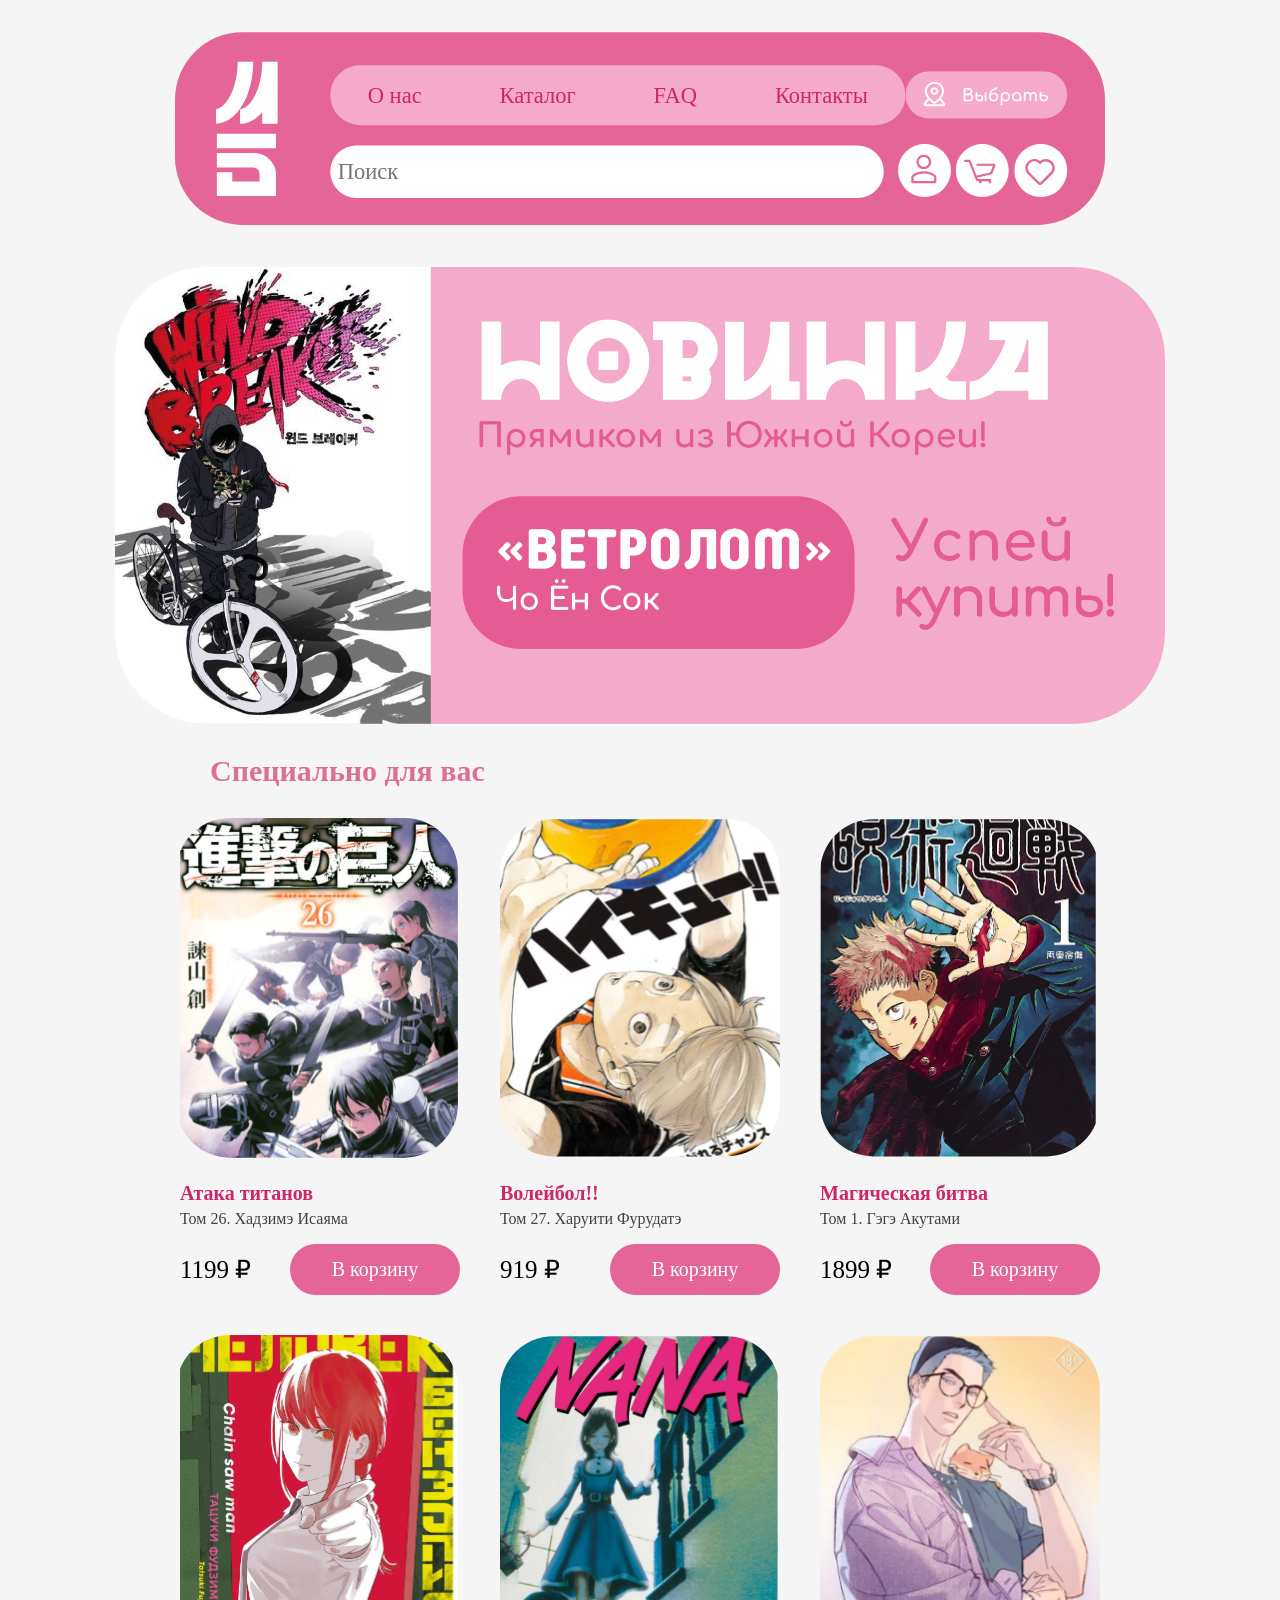
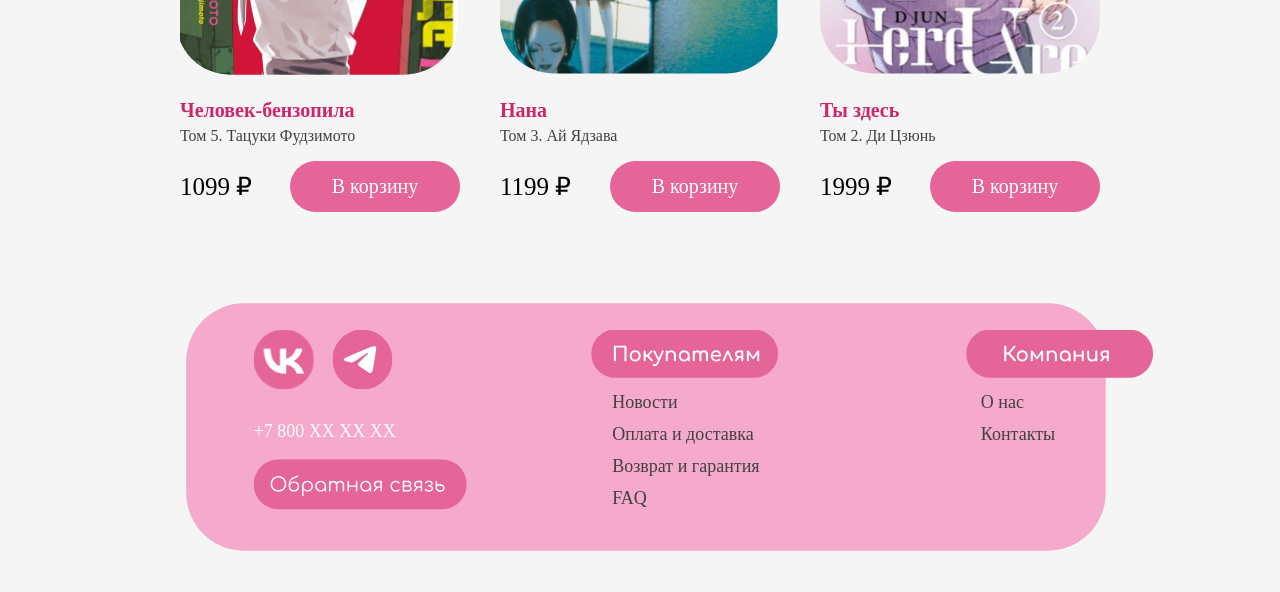
==== index.html @ 4c1a9e49 "Update index.html" ====
<!DOCTYPE html>
<html lang="ru">
<head>
  <meta charset="UTF-8">
  <title>Манга магазин</title>
  <link rel="stylesheet" href="CSS/style.css">
</head>
<body>

 <header class="header">
      <div class="logo">
        <a href="index.html">
          <img src="Лого.svg">
      </a>
    </div>

    <div class="hat">
      <div class="navigation">
        <nav class="nav">
          <a href="2page.html">О нас</a>
          <a href="4page.html">Каталог</a>
          <a>FAQ</a>
          <a href="kontact.html">Контакты</a>
        </nav>
        <img src="Местоположение.svg">
      </div>

      <div class="actions">
        <input type="text" placeholder="Поиск">
        <div class="icons">
          <a href= "profile.html"><img src="профиль.svg"></a> 
          <a href= "корзина.html"><img src="Корзина.svg"></a>
          <a href="3page.htm"><img src="избранное.svg"></a>
        </div>
      </div>
  </div>
    </header>

<section class="products">
  <div class="banner">
  <img src="баннер.svg">
  </div>

  <div class="recommendation">
    <h2>Специально для вас</h2>
  <div class="grid">

      <div class="card">
          <img src="Mask group.svg">
          <h3>Атака титанов</h3>
          <p>Том 26. Хадзимэ Исаяма</p>
          <div class="bottom">
            <span>1199 ₽</span>
            <button>В корзину</button>
          </div>
        </div>

        <div class="card">
          <img src="Mask group-1.svg">
          <h3>Волейбол!!</h3>
          <p>Том 27. Харуити Фурудатэ</p>
          <div class="bottom">
            <span>919 ₽</span>
            <button>В корзину</button>
          </div>
        </div>

        <a href="product.html"><div class="card">
          <img src="Mask group-2.svg">
          <h3>Магическая битва</h3>
          <p>Том 1. Гэгэ Акутами</p>
          <div class="bottom">
            <span>1899 ₽</span>
            <button>В корзину</button>
          </div>
        </div> </a>

        <div class="card">
          <img src="Mask group-3.svg">
          <h3>Человек-бензопила</h3>
          <p>Том 5. Тацуки Фудзимото</p>
          <div class="bottom">
            <span>1099 ₽</span>
            <button>В корзину</button>
          </div>
        </div>

        <div class="card">
          <img src="Mask group-4.svg">
          <h3>Нана</h3>
          <p>Том 3. Ай Ядзава</p>
          <div class="bottom">
            <span>1199 ₽</span>
            <button>В корзину</button>
          </div>
        </div>

        <div class="card">
          <img src="Mask group-5.svg">
          <h3>Ты здесь</h3>
          <p>Том 2. Ди Цзюнь</p>
          <div class="bottom">
            <span>1999 ₽</span>
            <button>В корзину</button>
          </div>
        </div>
      </div>
    </div>
  </div>
</section>

<footer class="footer">
  <div class="social">
    <div class="public">
      <img src="вк.svg">
      <img src="телеграм.svg">
    </div>
    <p>+7 800 XX XX XX</p>
    <img src="обратная связь.svg">
  </div>

  <div class="customers">
    <img src="покупателям.svg">
      <div class="news">
        <p>Новости</p>
        <p>Оплата и доставка</p>
        <p>Возврат и гарантия</p>
        <p>FAQ</p>
      </div>
  </div>

  <div class="company">
    <img src="компания.svg">
    <p>О нас</p>
    <p>Контакты</p>
  </div>
</footer>

</body>
</html>
---- CSS/style.css ----
body {
  font-family: Arial, sans-serif;
  background: #f5f5f5;
  flex-wrap: nowrap;
  align-items: center;
  margin: 0;
  padding: 0 20px;
}

.header {
  display: flex;
  flex-direction: row;
  justify-content: space-between;
  flex-wrap: nowrap;
  margin-top: 0px;
  margin-bottom: 10px;
  align-items: center;
  background: rgba(229, 101, 152, 1);
  padding: 15px 30px;
  border-radius: 90px;
   transform: scale(0.75)
}

.logo {
  display: flex;
  align-items: center;
  padding: 2%;
}

.logo a {
  display: flex;
  align-items: center;
  text-decoration: none;
}

.logo img {
  display: block;
  max-width: 100%;
  height: auto;
}

.hat {
  display: flex;
  flex-direction: column;
  width: 85%;
  gap: 25px;
  padding-top: 0.9%;
}
.navigation img {
  width: 22%;
  height: 22%;
}

.navigation {
  display: flex;
  width: 98%;
  height: 100%;
  flex-direction: row;
  justify-content: space-between;
  align-items: center;
}

.nav {
  display: flex;
  width: 780px;
  height: 50px;
  flex-direction: row;
  justify-content: space-between;
  align-items: center;
  padding: 15px 40px;
  background: rgba(245, 170, 203, 1);
  border-radius: 80px;
}
.nav a {
  margin: 0 10px;
  text-decoration: none;
  color: rgba(206, 39, 105, 1);
  font-family: 'Comfortaa';
  font-size: 30px;
}

.actions button {
  margin-left: 5px;
  border: none;
  border-radius: 50%;
  padding: 8px;
  cursor: pointer;
  width: 75%;
}

.actions {
  display: flex;
  width: 98%;
  height: 100%;
  flex-direction: row;
  justify-content: space-between;
  align-items: center;
}
.actions input {
  background: rgba white;
  font-family: 'Comfortaa';
  font-size: 30px;
  color: rgba(229, 101, 152, 1);
  width: 73%;
  height: 60px;
  border-radius: 90px;
  border: none;
  padding: 5px 10px;
  margin-right: 10px;
}
.icons {
  display: flex;
  width: 23%;
  height: 100%;
  flex-direction: row;
  justify-content: space-between;
  align-items: flex-start;
}

.products {
  display: flex;
  flex-direction: column;
  align-items: center;
  width: 100%;
}

.products .banner {
  display: flex;
  justify-content: center;
  max-width: 600px;
  width: 100%;
}
.products .banner img {
  width: 175%;
  height: auto;
}

.products h2 {
  display: flex;
  text-align: left;
  align-items: flex-start;
  margin: 30px;
  color: palevioletred;
  font-family: 'a_FuturaRound';
  font-size: 30px;
}
.products p {
  color: rgba(65, 65, 65, 1);
  font-family: 'Comfortaa';
  font-size: 16px;
  width: 100%;
  margin-top: 5px;
}

.recommendation {
  display: flex;
  flex-direction: column;
  text-align: left;
  align-items: flex-start;
}

.grid a {
  text-decoration: none;
}

.grid {
  display: grid;
  grid-template-columns: repeat(3, auto);
  gap: 40px;
  max-width: 1150px;
  margin: 0 auto;
}
.card{
  width: 100%;
  margin: 0 auto
}
.card img {
  width: 100%;
  width: 280px;
  height: 340px;
  border-radius: 15px;
}

.card h3 {
  color: rgba(206, 39, 105, 1);
  font-family: 'a_FuturaRound';
  font-size: 20px;
  width: 75%;
  margin-bottom: 0px;
}

.bottom {
  width: 100%;
  display: flex;
  justify-content: space-between;
  align-items: center;
  color: black;
  font-family: 'Comfortaa';
  font-size: 25px;
}

.card button {
  background: rgba(229, 101, 152, 1);
  width: 170px;
  height: 51px;
  stroke: none;
  border: none;
  border-radius: 90px;
  padding: 5px;
  cursor: pointer;
  color: white;
  font-family: 'a_FuturaRound';
  font-size: 20px
}

.footer {
  display: flex;
  justify-content: column;
  width: 94%;
  gap: 150px;
  height: 300px;
  padding: 15px 30px;
  border-radius: 77px;
  margin-left: 13px;;
  margin-top: 50px;
  transform: scale(0.75);
  background: rgba(245, 170, 203, 1);
  color: rgba(65, 65, 65, 1);
  font-family: 'Comfortaa';
  font-size: 24px;
}
.public {
  display: flex;
  justify-content: space-between;
  width: 185px;
  height: 120px;

}
.public img {
  width: 80px;
  height: 80px;
  cursor: pointer;
}

.social {
  display: flex;
  flex-direction: column;
  justify-content: space-between;
  margin-top: 20px;
  margin-left: 60px;
  height: 240px;
  color: white;
  font-family: 'a_FuturaRound';
}

.company {
  margin-top: 20px;
  width: 150px;
}

.company img {
  width: 250px;
}

.customers {
  margin-top: 20px;
  width: 350px;
}

.customers img {
  width: 250px;
}

.company p{
  padding-left: 13%;
  margin: 7px 0;         
  line-height: 1.5;
}

.customers p{
  padding-left: 8%;
  margin: 7px 0;             
  line-height: 1.5;            
}
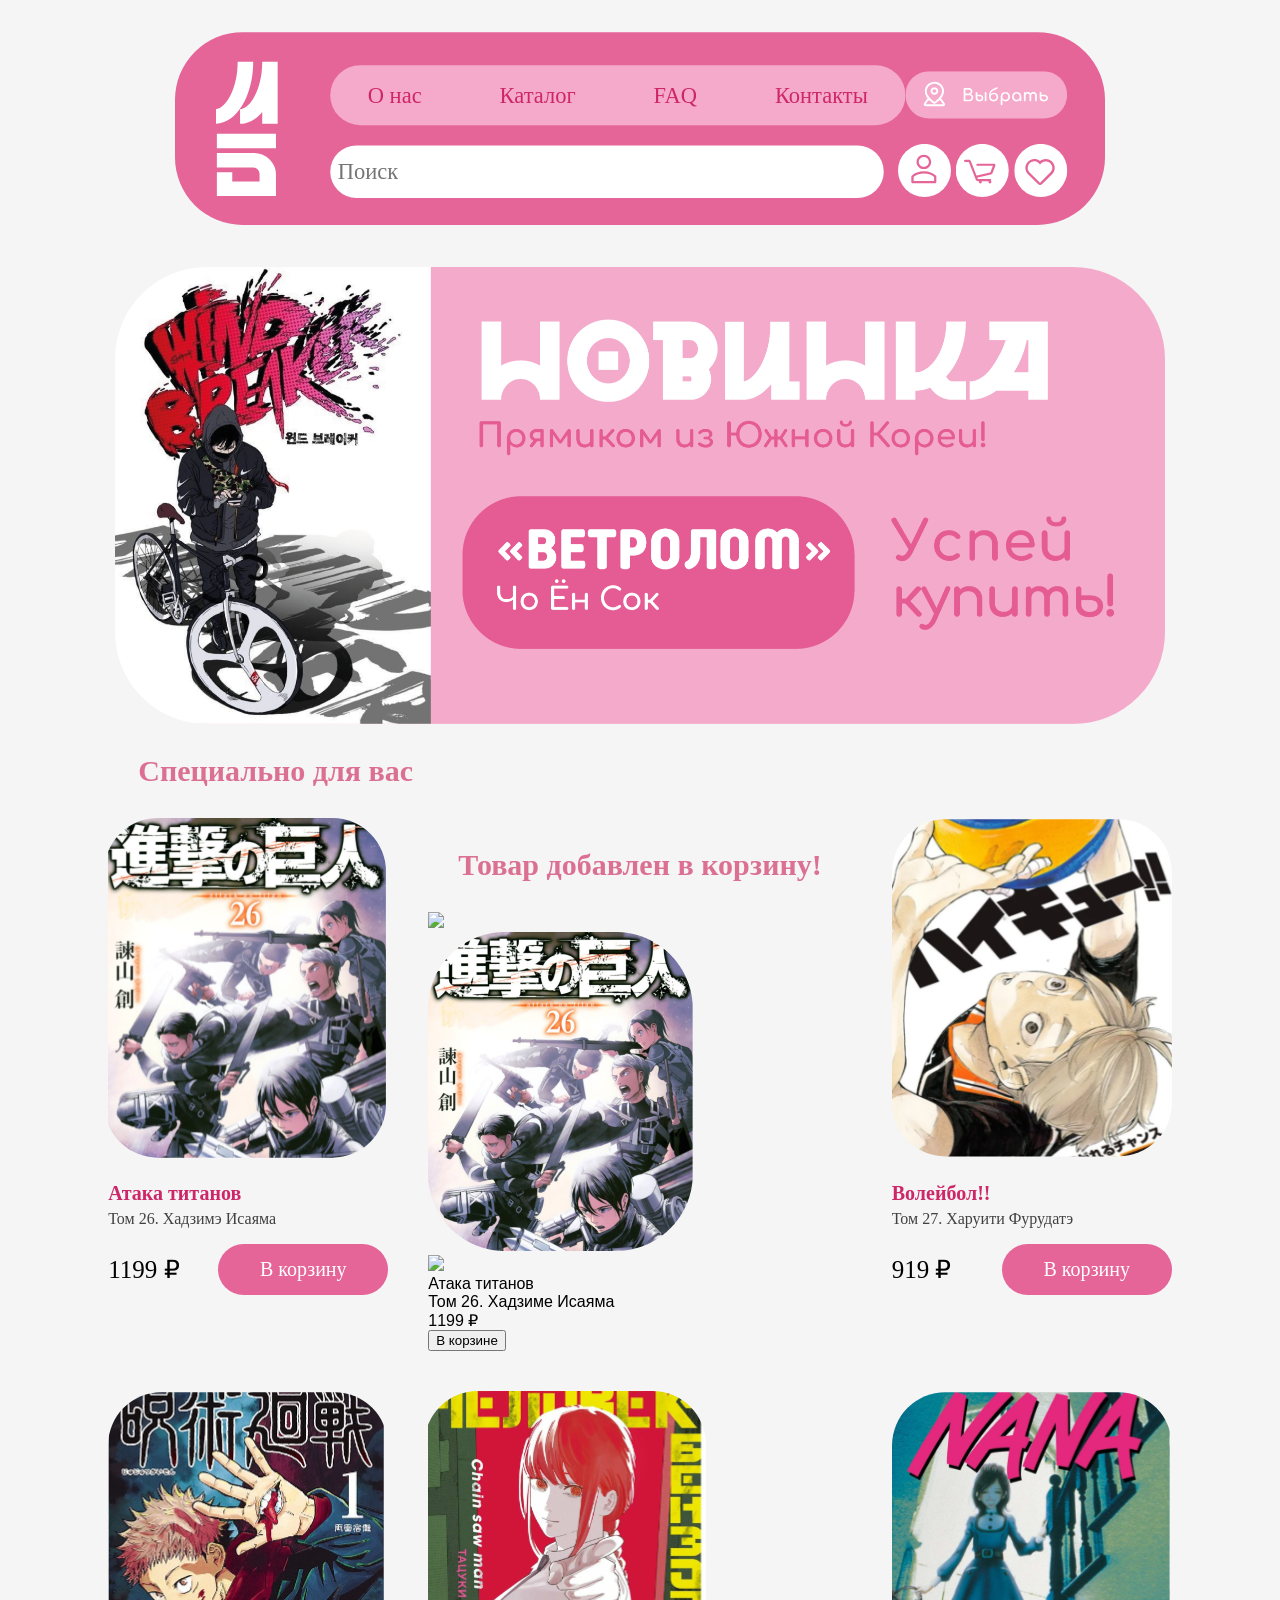
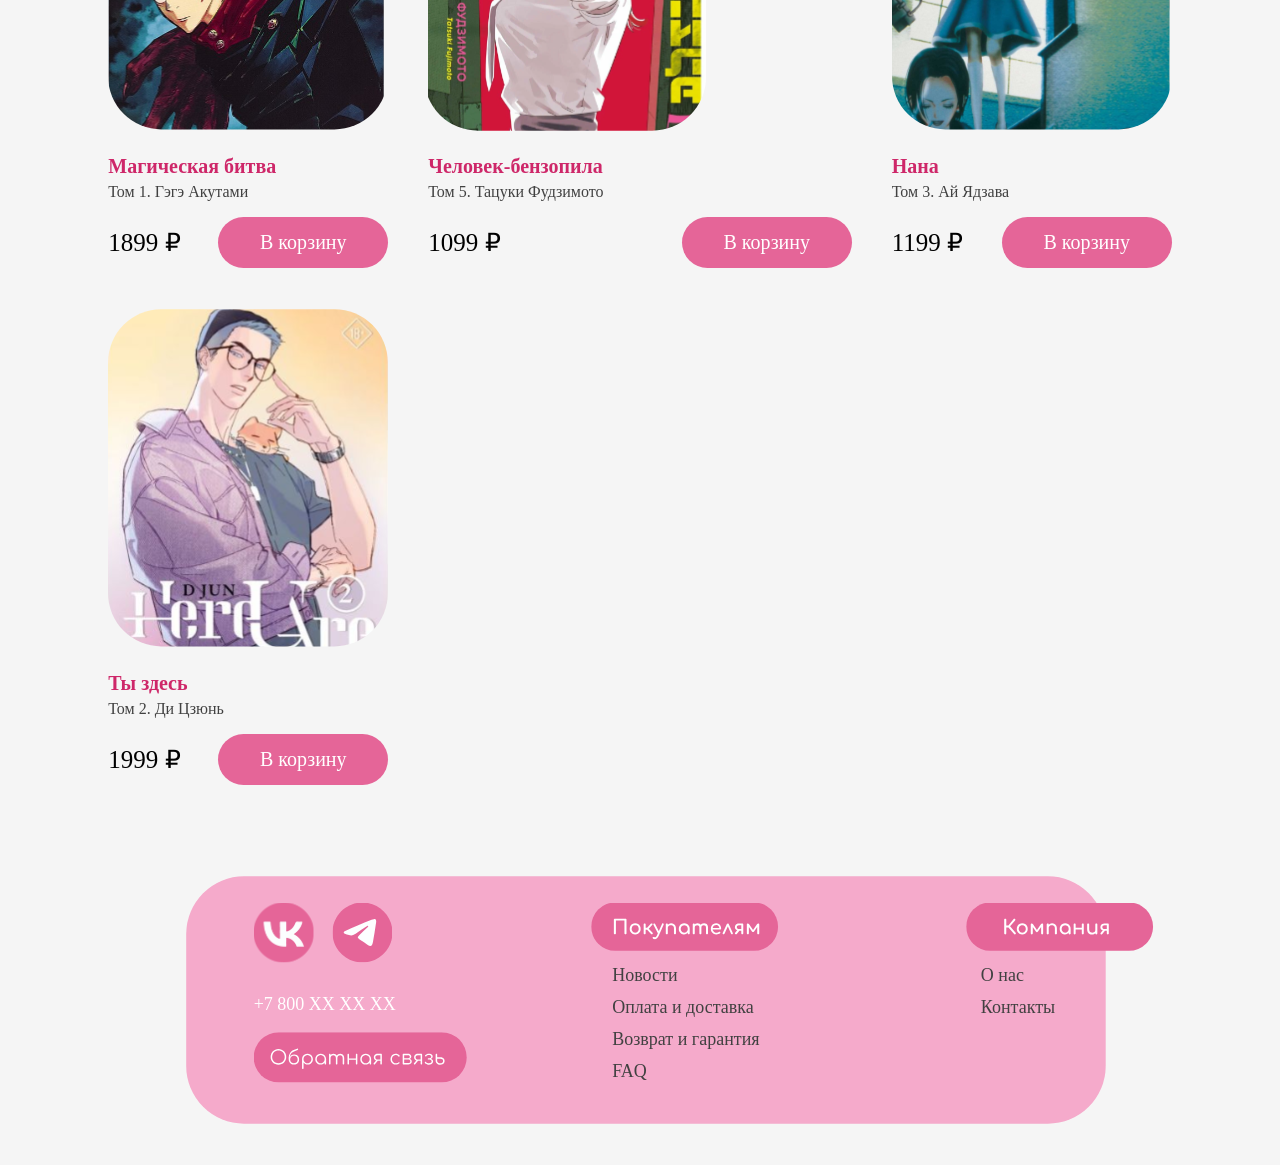
==== commit 892918c7: "Update index.html" ====
--- a/index.html
+++ b/index.html
@@ -51,7 +51,35 @@
           <p>Том 26. Хадзимэ Исаяма</p>
           <div class="bottom">
             <span>1199 ₽</span>
-            <button>В корзину</button>
+            <a href="#modal"><button>В корзину</button></a>
+          </div>
+      </div>
+
+      <div class="modal" id="modal">
+    <div class="modal-dialog">
+        <div class="content">
+            <div class="headd">
+                <h2>Товар добавлен в корзину!</h2>
+                <a href="#"><img src="крест.svg"></a>
+            </div>
+            
+            <div class="container1">
+                <div class="item-card">
+                    <img src="атака титанов.png" alt="Атака титанов">
+                    <div class="count"><img src="колво.svg"></div>
+                </div>
+                <div class="box">
+                  <div class="container2">
+                  <div class="name">Атака титанов</div>
+                    <div class="desc">Том 26. Хадзиме Исаяма</div>
+                    <div class="price">1199 ₽</div>
+                </div>
+                    <div class="container3">
+                    <a href="корзина.html"><button class="modal-btn">В корзине</button></a>
+                    </div>
+                </div>
+            </div>
+        </div>
           </div>
         </div>
 
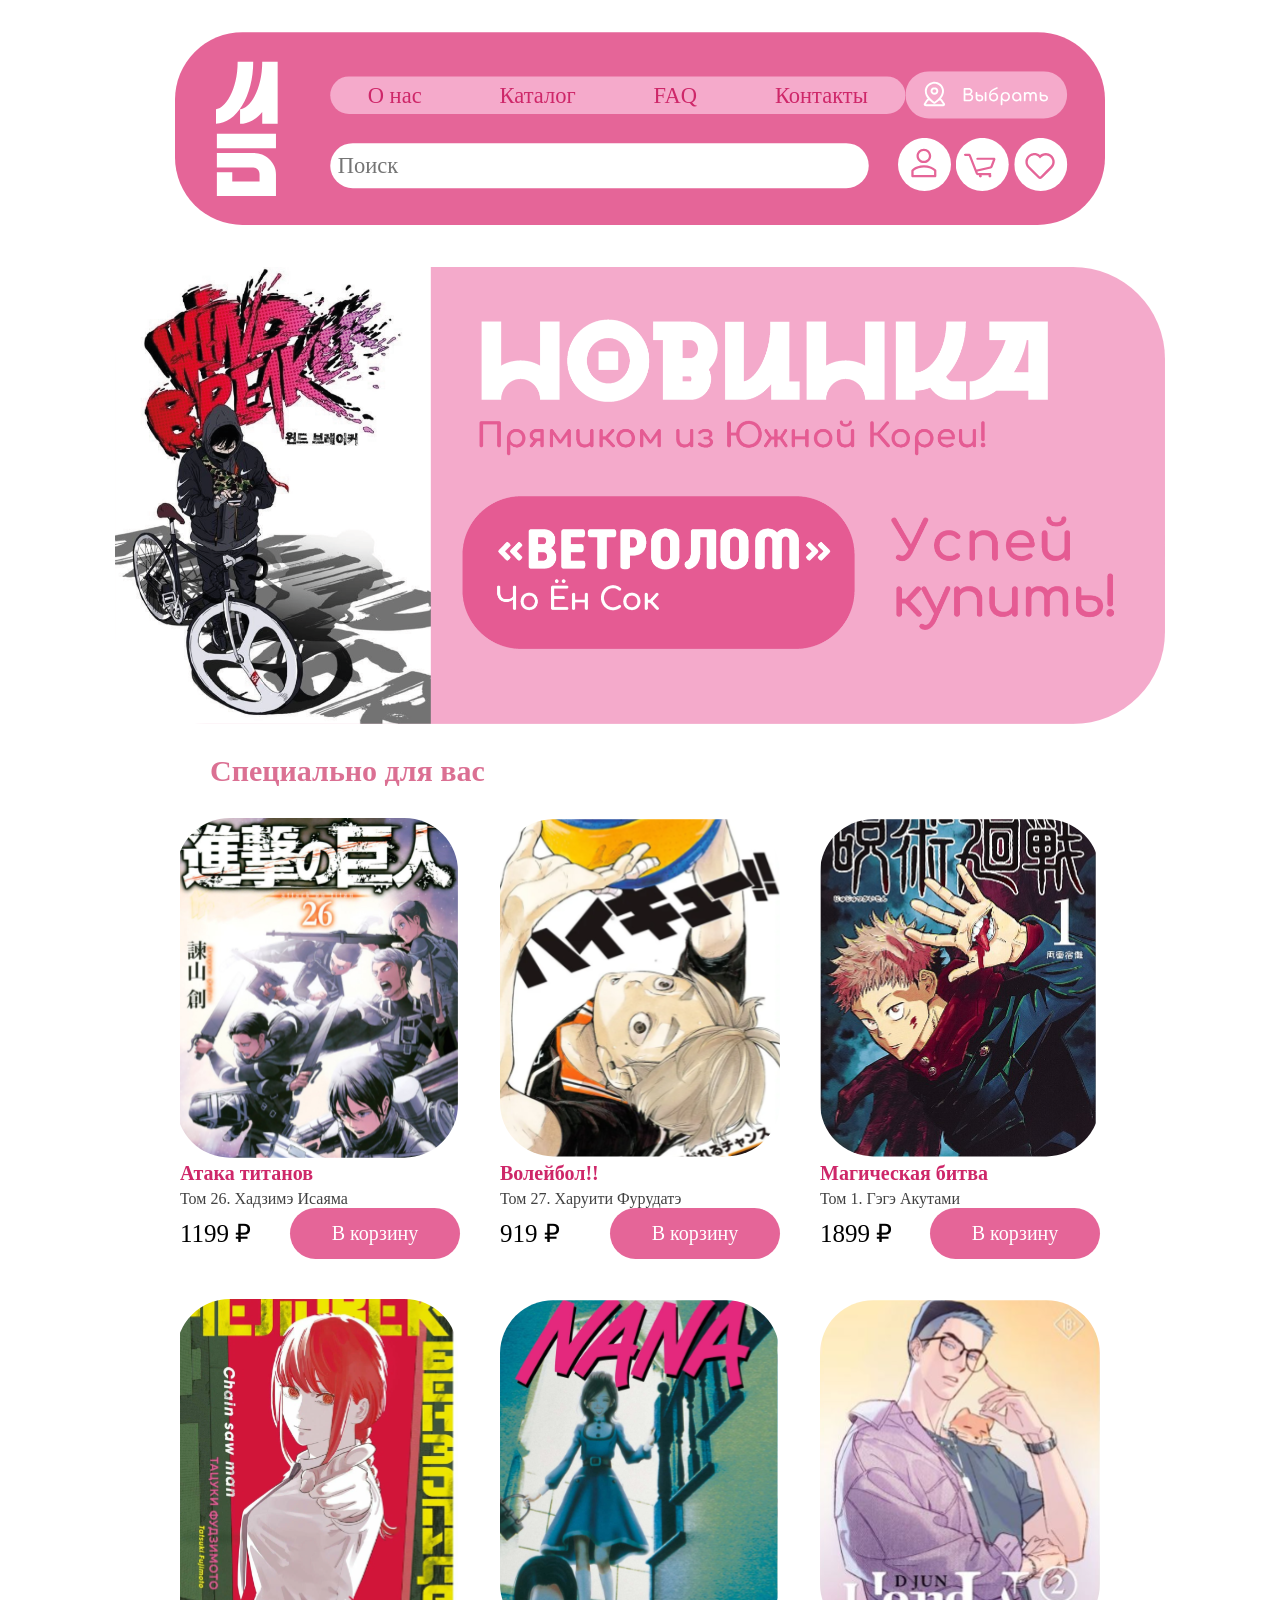
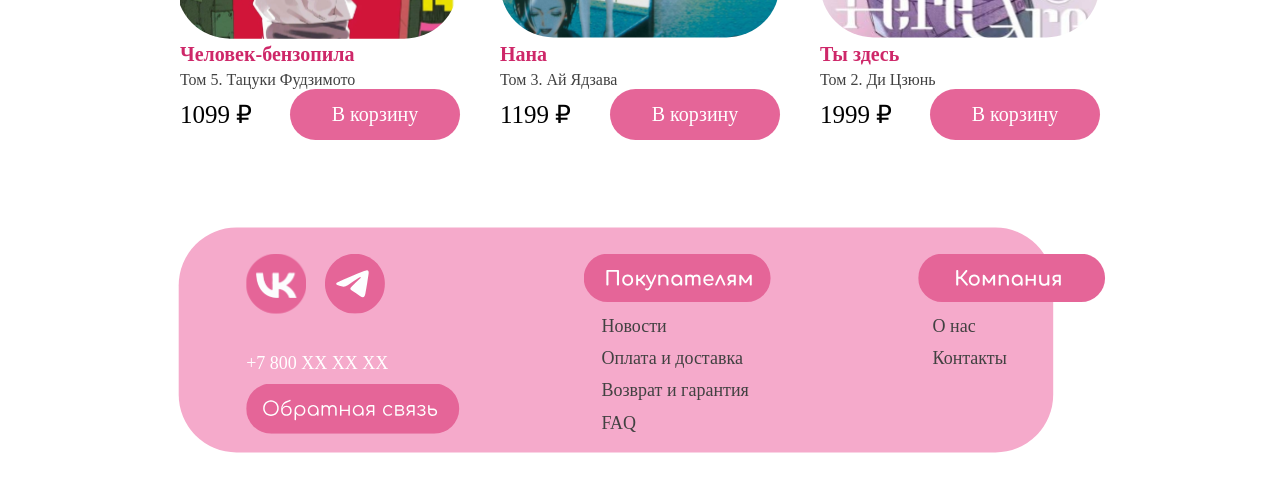
==== commit 6a18e64c: "Update index.html" ====
--- a/index.html
+++ b/index.html
@@ -4,6 +4,7 @@
   <meta charset="UTF-8">
   <title>Манга магазин</title>
   <link rel="stylesheet" href="CSS/style.css">
+  <link rel="stylesheet" href="CSS/window.css">
 </head>
 <body>
 
--- a/CSS/window.css
+++ b/CSS/window.css
@@ -0,0 +1,161 @@
+*{
+    margin: 0;
+    padding: 0;
+    box-sizing: border-box;
+    text-decoration: none;
+}
+body{
+    width: 100%;
+    height: 100hv;
+    background: #fff;
+}
+.box{
+    width:fit-content;
+    margin: 10px;
+    display: inline;
+}
+.btn{
+    padding: 1.5rem 3rem;
+    background-color: #F5AACB;
+    position: absolute;
+    color: #fff;
+    margin-top: 30px;
+    margin-left: 80px;
+    transform: translate(-50%, -50%);
+    border-radius: 1rem;
+}
+.modal{
+    position: fixed;
+    left: 0;
+    top: 0;
+    width: 100%;
+    height: 100%;
+    overflow: auto;
+    background-color: rgba(0,0,0,.2);
+    display: grid;
+    align-items: center;
+    display: none;
+}
+
+.modal:target{
+    display: table;
+    position: absolute;
+}
+.modal-dialog{
+    display: table-cell;
+    vertical-align: middle;
+    padding: 45px;
+    margin: auto;
+    z-index: 1;
+}
+.modal-dialog .content {
+    margin: auto;
+    position: relative;
+    background: #F5AACB;
+    height: 400px;
+    width: 1239px;
+    border-radius: 110px;
+    padding: 0;
+    outline: 0;
+    text-align: justify;
+    width: 50%;
+    animation: animate 0.4s;
+
+}
+
+@keyframes animate {
+    from {
+        right: -15rem;
+        opacity: 0;
+    }
+    to{
+        right: 0;
+        opacity: 1;
+    }
+}
+.close-btn{
+    font-size: 2rem;
+    position: absolute;
+    right: 4rem;
+    top: 3rem;
+    color: #ffff;
+    font-weight: 800;
+    opacity: 0.8;
+    margin-right: 600px;
+    margin-top: 3px;
+}
+.close-btn:hover{
+    opacity: 1;
+}
+.container{
+    padding: 2rem;
+    width: 1291px;
+    float: left;
+    overflow: hidden;
+    position:relative;
+    display: inline;
+
+}
+.container4{
+    display: flex;
+}
+.container h2{
+    font-family: a_FuturaRound;
+    color: #fff;
+    margin-bottom: 1rem;
+    margin-top: 1rem;
+    font-size: 2rem;
+    margin-left: 1rem;
+    max-height: fit-content;
+    max-width: fit-content;
+
+}
+.container3 .modal-btn{
+    padding: 1rem 1.5rem;
+    border: none;
+    outline: none;
+    color: #CE2769;
+    background: #fff;
+    border-radius: 50px;
+    font-family: a_FuturaRound;
+    font-weight: 800;
+    font-size: 1rem;;
+    margin-left: 2.5rem;
+    margin-top: 11rem;
+}
+.item-card{
+    margin-left: 15px;
+    max-width: fit-content;
+    float: left;
+    overflow: hidden;
+    position:relative;
+}
+.container2{
+    max-width: fit-content;
+    float: left;
+    overflow: hidden;
+    position:relative;
+    width: 100%;
+    display: inline;
+    margin-left: 15px;
+    
+}
+.name{
+    color: #CE2769;
+    font-family: 'a_FuturaRound';
+    font-weight: 800;
+    font-size: 24px;
+    margin-bottom: 10px;
+}
+.desc{
+    font-family: 'Comfortaa';
+    font-weight: 800;
+    font-size: 16px;
+    margin-bottom: 10px;
+}
+.price{
+    font-family: 'Comfortaa';
+    font-weight: 800;
+    font-size: 24px;
+
+}
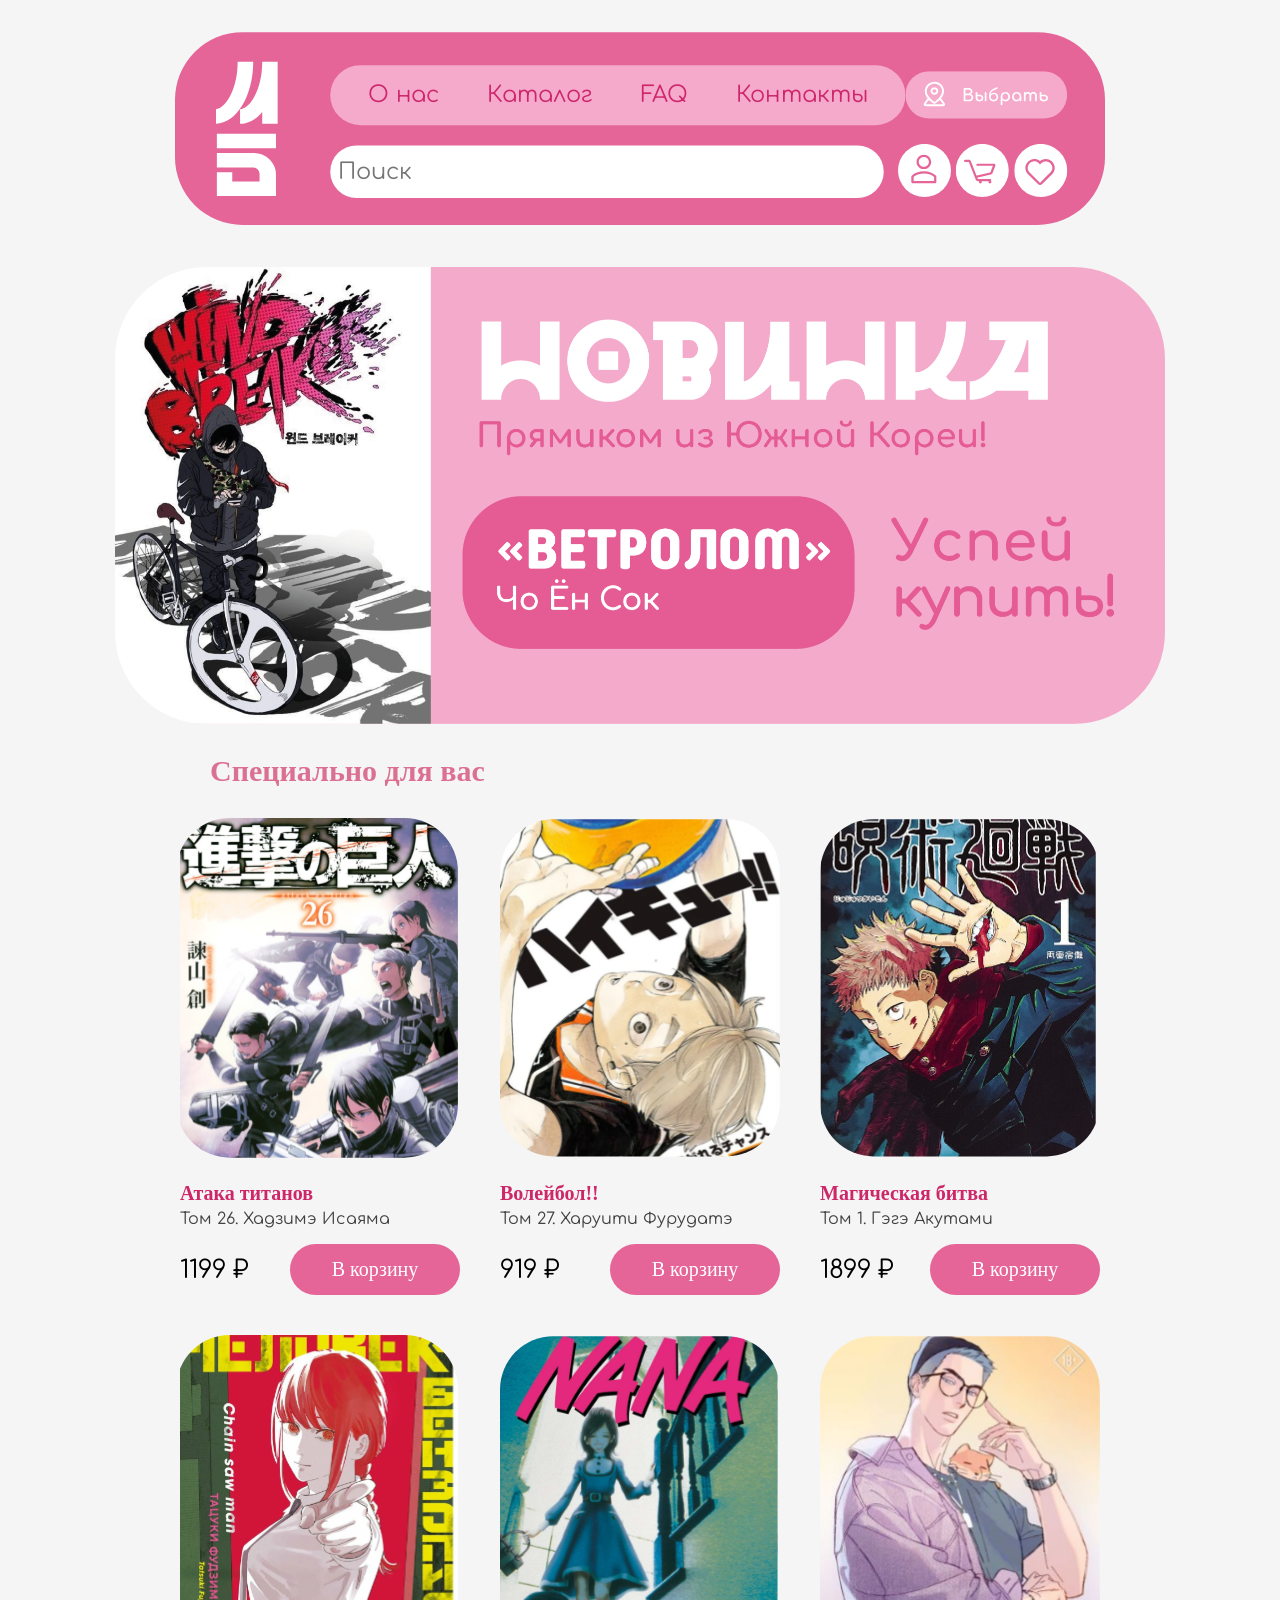
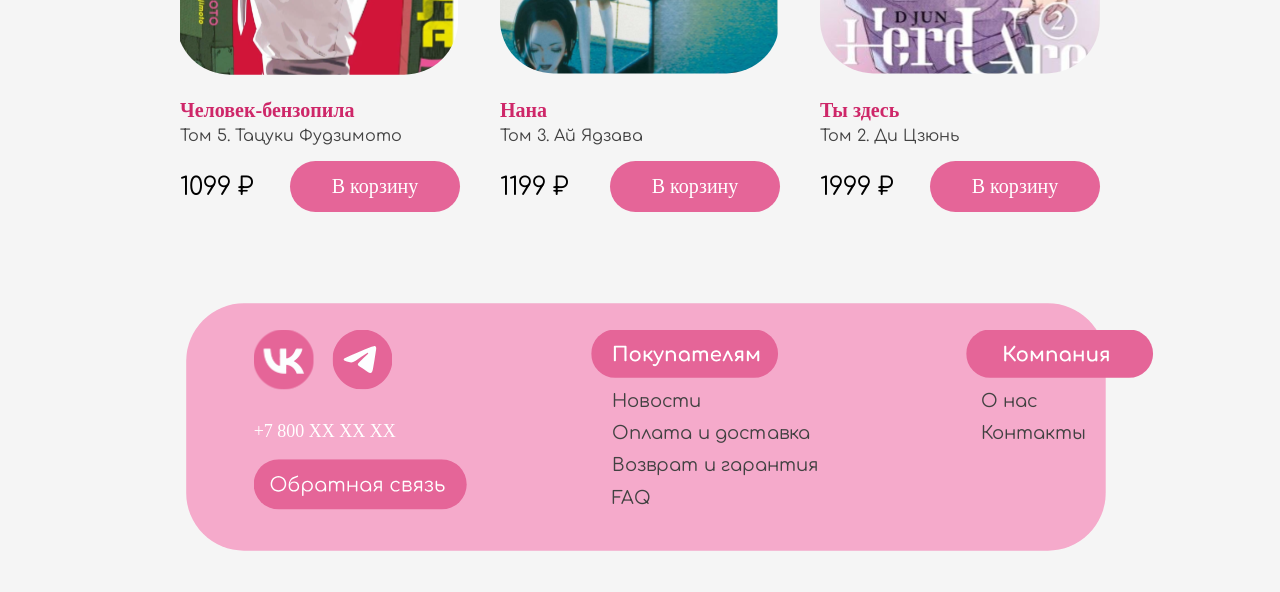
==== commit 8e533102: "Update index.html" ====
--- a/index.html
+++ b/index.html
@@ -5,6 +5,7 @@
   <title>Манга магазин</title>
   <link rel="stylesheet" href="CSS/style.css">
   <link rel="stylesheet" href="CSS/window.css">
+  <link href="https://fonts.googleapis.com/css2?family=Comfortaa&display=swap" rel="stylesheet">
 </head>
 <body>
 
--- a/CSS/window.css
+++ b/CSS/window.css
@@ -1,161 +1,157 @@
-*{
-    margin: 0;
-    padding: 0;
-    box-sizing: border-box;
-    text-decoration: none;
-}
-body{
-    width: 100%;
-    height: 100hv;
-    background: #fff;
-}
-.box{
-    width:fit-content;
-    margin: 10px;
-    display: inline;
-}
-.btn{
-    padding: 1.5rem 3rem;
-    background-color: #F5AACB;
-    position: absolute;
-    color: #fff;
-    margin-top: 30px;
-    margin-left: 80px;
-    transform: translate(-50%, -50%);
-    border-radius: 1rem;
-}
-.modal{
+
+.modal {
     position: fixed;
     left: 0;
     top: 0;
     width: 100%;
     height: 100%;
-    overflow: auto;
-    background-color: rgba(0,0,0,.2);
-    display: grid;
+    background-color: rgba(0, 0, 0, 0.3);
+    display: none;
     align-items: center;
-    display: none;
+    justify-content: center;
+    z-index: 1000;
 }
 
-.modal:target{
-    display: table;
-    position: absolute;
+.modal:target {
+    display: flex;
 }
-.modal-dialog{
-    display: table-cell;
-    vertical-align: middle;
-    padding: 45px;
-    margin: auto;
-    z-index: 1;
+
+.modal-dialog {
+    width: 100%;
+    display: flex;
+    justify-content: center;
+    align-items: center;
 }
+
 .modal-dialog .content {
-    margin: auto;
-    position: relative;
     background: #F5AACB;
-    height: 400px;
-    width: 1239px;
-    border-radius: 110px;
-    padding: 0;
-    outline: 0;
-    text-align: justify;
-    width: 50%;
-    animation: animate 0.4s;
-
+    border-radius: 60px;
+    width: 500px;
+    max-width: 90%;
+    padding: 30px 35px 45px;
+    animation: animate 0.3s ease;
+    box-sizing: border-box;
 }
 
 @keyframes animate {
     from {
-        right: -15rem;
         opacity: 0;
+        transform: scale(0.95);
     }
-    to{
-        right: 0;
+    to {
         opacity: 1;
+        transform: scale(1);
     }
 }
-.close-btn{
-    font-size: 2rem;
-    position: absolute;
-    right: 4rem;
-    top: 3rem;
-    color: #ffff;
+
+.headd {
+    display: flex;
+    justify-content: space-between;
+    align-items: center;
+    margin-bottom: 25px;
+    width: 100%;
+}
+
+.headd h2 {
+    font-family: 'a_FuturaRound', sans-serif;
+    color: white;
+    font-size: 26px;
+    margin: 0;
+    text-align: center;
+    flex: 1;
+}
+
+.headd a {
+    margin-left: auto;
+    line-height: 1;
+}
+
+.headd img {
+    width: 30px;
+    height: 30px;
+    display: block;
+}
+
+.container1 {
+    display: flex;
+    align-items: center;
+    justify-content: center;
+    gap: 25px;
+}
+
+.item-card {
+    display: flex;
+    flex-direction: column;
+    align-items: center;
+}
+
+.item-card img {
+    width: 130px;
+    height: auto;
+    border-radius: 15px;
+    display: block;
+}
+
+.count {
+    margin-top: 10px;
+}
+
+.count img {
+    width: 80px;
+    height: auto;
+}
+
+.box {
+    display: flex;
+    flex-direction: column;
+    gap: 15px;
+    flex: 1;
+}
+
+.container2 {
+    text-align: left;
+}
+
+.name {
+    color: #CE2769;
+    font-family: 'a_FuturaRound', sans-serif;
     font-weight: 800;
-    opacity: 0.8;
-    margin-right: 600px;
-    margin-top: 3px;
+    font-size: 22px;
+    margin-bottom: 8px;
 }
-.close-btn:hover{
-    opacity: 1;
+
+.desc {
+    font-family: 'Comfortaa', sans-serif;
+    font-weight: 500;
+    font-size: 14px;
+    margin-bottom: 10px;
+    color: #414141;
 }
-.container{
-    padding: 2rem;
-    width: 1291px;
-    float: left;
-    overflow: hidden;
-    position:relative;
-    display: inline;
 
+.price {
+    font-family: 'Comfortaa', sans-serif;
+    font-weight: 800;
+    font-size: 26px;
+    color: #414141;
 }
-.container4{
-    display: flex;
+
+.container3 {
+    margin-left: 110px;
 }
-.container h2{
-    font-family: a_FuturaRound;
-    color: #fff;
-    margin-bottom: 1rem;
-    margin-top: 1rem;
-    font-size: 2rem;
-    margin-left: 1rem;
-    max-height: fit-content;
-    max-width: fit-content;
 
+.modal-btn {
+    background: white;
+    border: none;
+    border-radius: 50px;
+    padding: 12px 35px;
+    font-family: 'a_FuturaRound', sans-serif;
+    font-size: 18px;
+    font-weight: bold;
+    color: #E56598;
+    cursor: pointer;
+    transition: background 0.2s;
 }
-.container3 .modal-btn{
-    padding: 1rem 1.5rem;
-    border: none;
-    outline: none;
-    color: #CE2769;
-    background: #fff;
-    border-radius: 50px;
-    font-family: a_FuturaRound;
-    font-weight: 800;
-    font-size: 1rem;;
-    margin-left: 2.5rem;
-    margin-top: 11rem;
-}
-.item-card{
-    margin-left: 15px;
-    max-width: fit-content;
-    float: left;
-    overflow: hidden;
-    position:relative;
-}
-.container2{
-    max-width: fit-content;
-    float: left;
-    overflow: hidden;
-    position:relative;
-    width: 100%;
-    display: inline;
-    margin-left: 15px;
-    
-}
-.name{
-    color: #CE2769;
-    font-family: 'a_FuturaRound';
-    font-weight: 800;
-    font-size: 24px;
-    margin-bottom: 10px;
-}
-.desc{
-    font-family: 'Comfortaa';
-    font-weight: 800;
-    font-size: 16px;
-    margin-bottom: 10px;
-}
-.price{
-    font-family: 'Comfortaa';
-    font-weight: 800;
-    font-size: 24px;
 
+.modal-btn:hover {
+    background: #CE2769;
 }
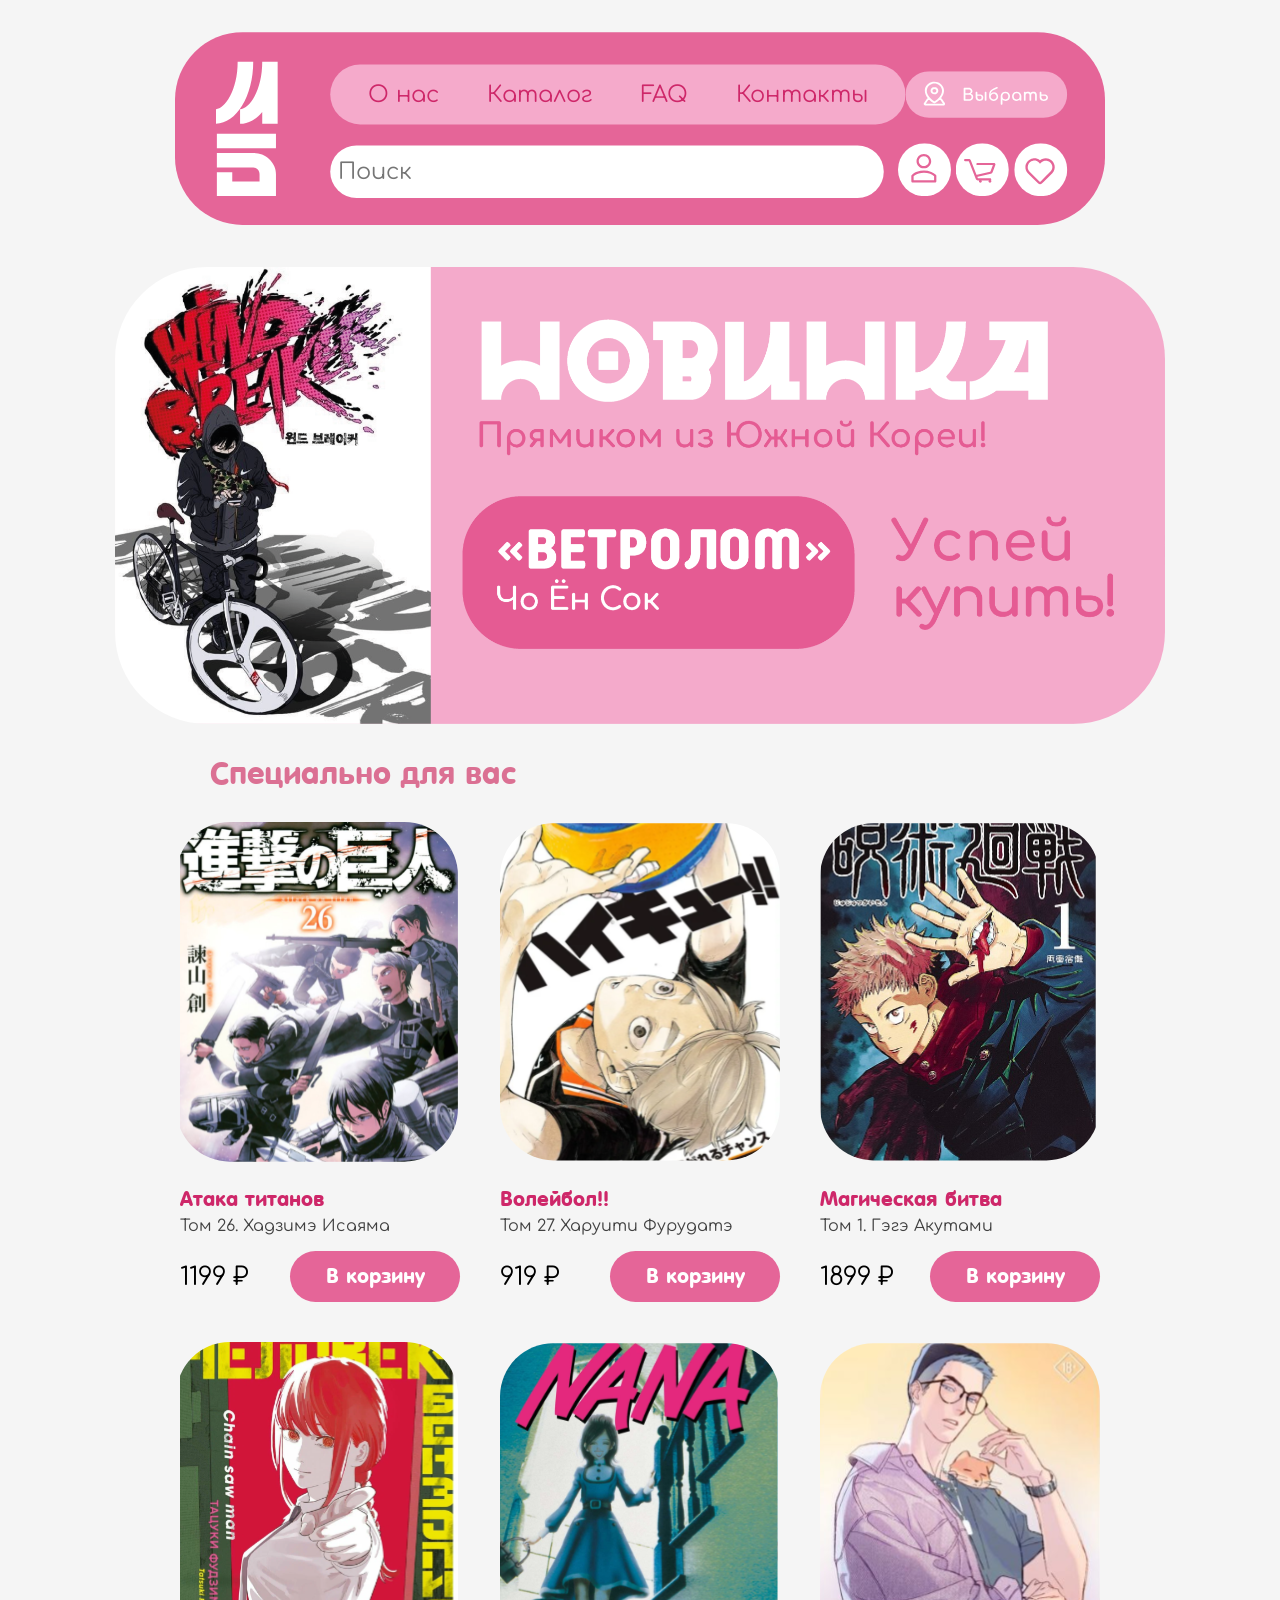
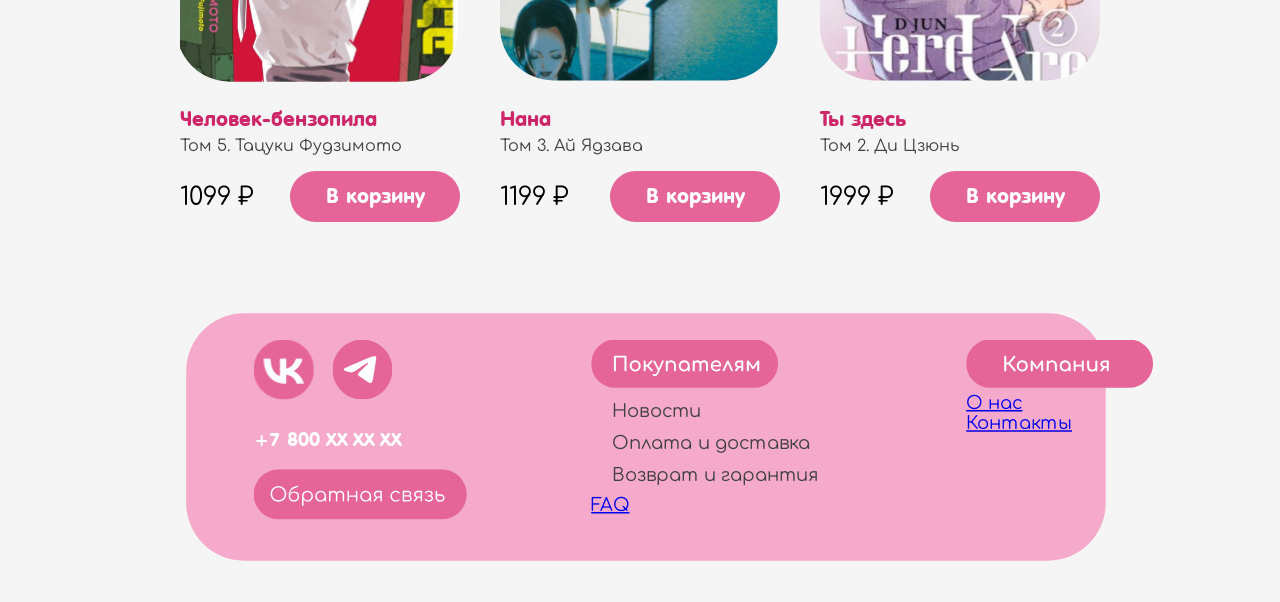
==== commit 47752d98: "Update index.html" ====
--- a/index.html
+++ b/index.html
@@ -21,7 +21,7 @@
         <nav class="nav">
           <a href="2page.html">О нас</a>
           <a href="4page.html">Каталог</a>
-          <a>FAQ</a>
+          <a href="2page.html#question">FAQ</a>
           <a href="kontact.html">Контакты</a>
         </nav>
         <img src="Местоположение.svg">
@@ -155,14 +155,14 @@
         <p>Новости</p>
         <p>Оплата и доставка</p>
         <p>Возврат и гарантия</p>
-        <p>FAQ</p>
+        <a href="2page.html#question">FAQ</a>
       </div>
   </div>
 
   <div class="company">
     <img src="компания.svg">
-    <p>О нас</p>
-    <p>Контакты</p>
+    <a href="2page.html">О нас</a>
+    <a href="kontact.html">Контакты</a>
   </div>
 </footer>
 
--- a/CSS/style.css
+++ b/CSS/style.css
@@ -1,11 +1,31 @@
-
+@font-face {
+    font-family: 'a_FuturaRound';
+    src: url('../FuturaRoundBold.ttf') format('truetype');
+    font-weight: 400;
+    font-style: normal;
+    font-display: swap;
+}
+
+@font-face {
+    font-family: 'Comfortaa';
+    src: url('../Comfortaa-Regular.ttf') format('truetype');
+    font-weight: 400;
+    font-style: normal;
+    font-display: swap;
+}
+
+@font-face {
+    font-family: 'Comfortaa';
+    src: url('../Comfortaa-Bold.ttf') format('truetype');
+    font-weight: 700;
+    font-style: normal;
+    font-display: swap;
+}
 body {
-  font-family: Arial, sans-serif;
-  background: #f5f5f5;
-  flex-wrap: nowrap;
-  align-items: center;
-  margin: 0;
-  padding: 0 20px;
+    font-family: 'a_FuturaRound', 'Comfortaa', sans-serif;
+    background: #f5f5f5;
+    margin: 0;
+    padding: 0 20px;
 }
 
 .header {
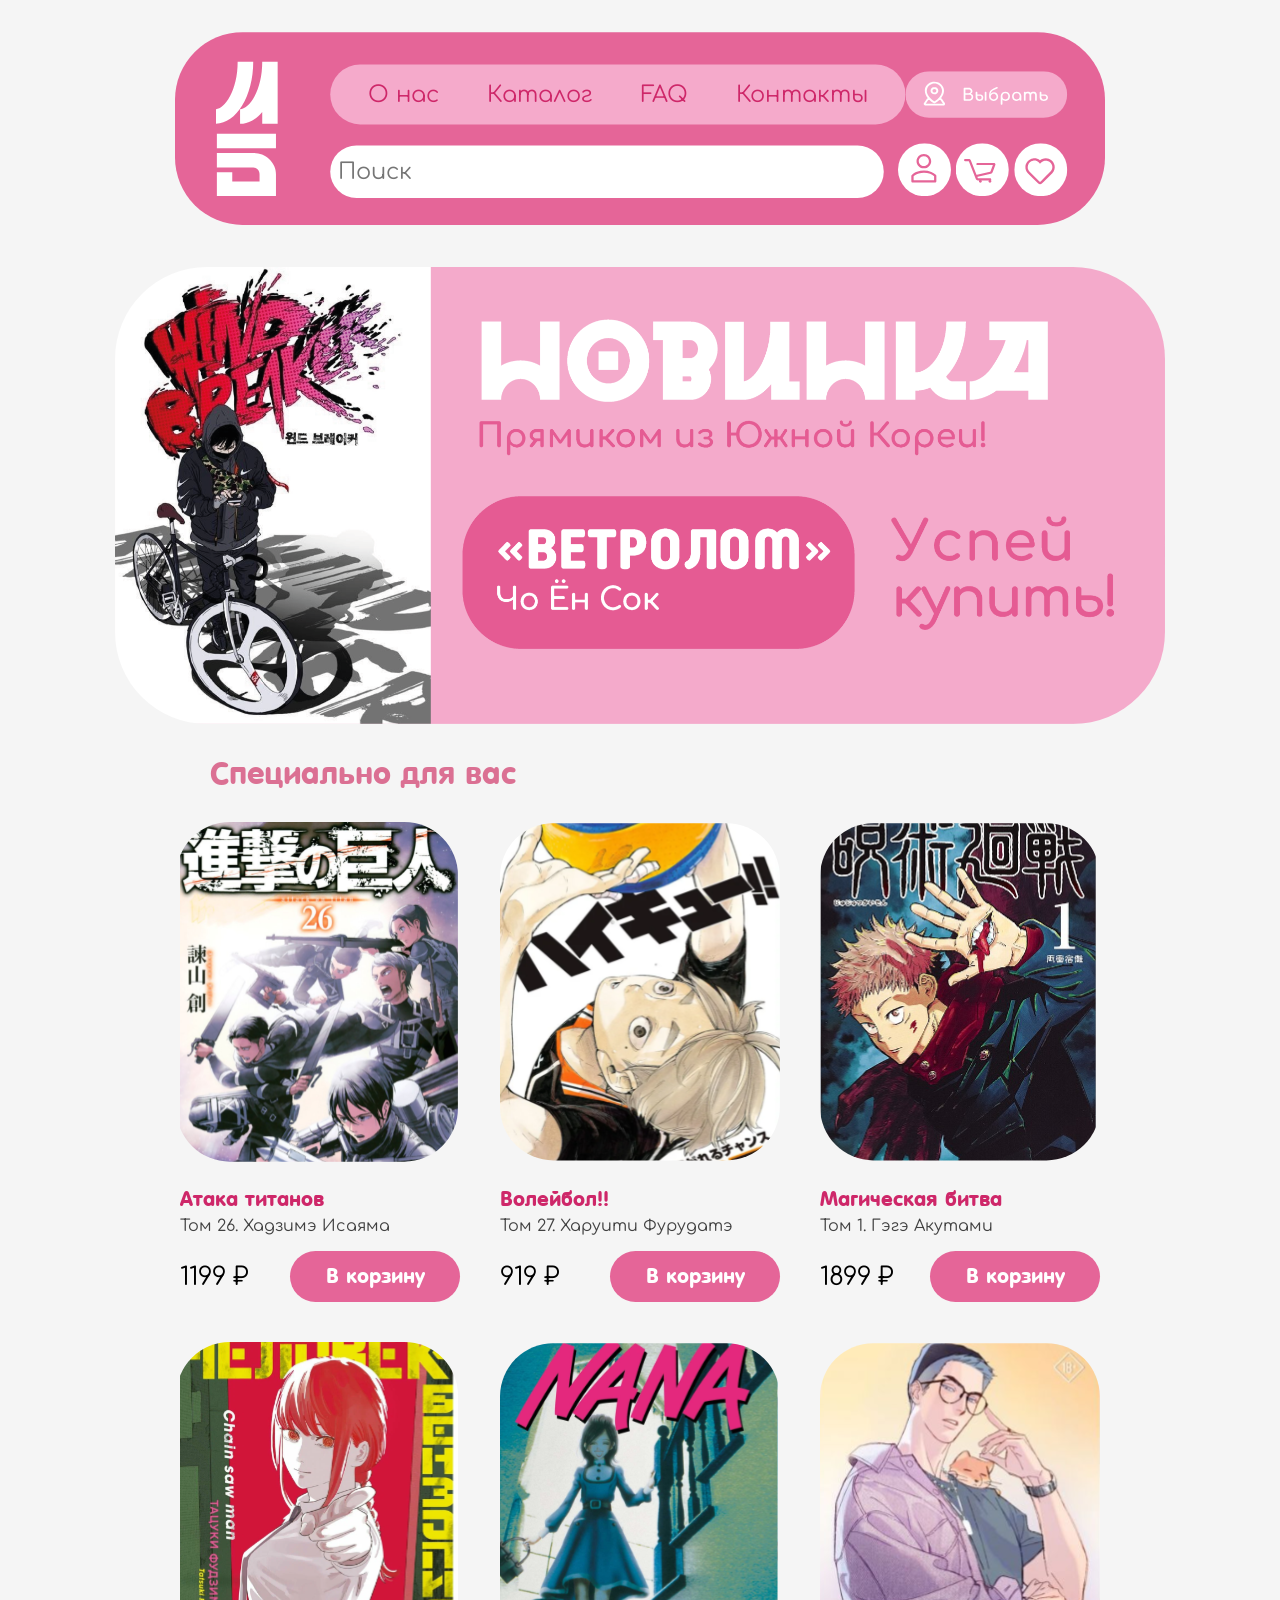
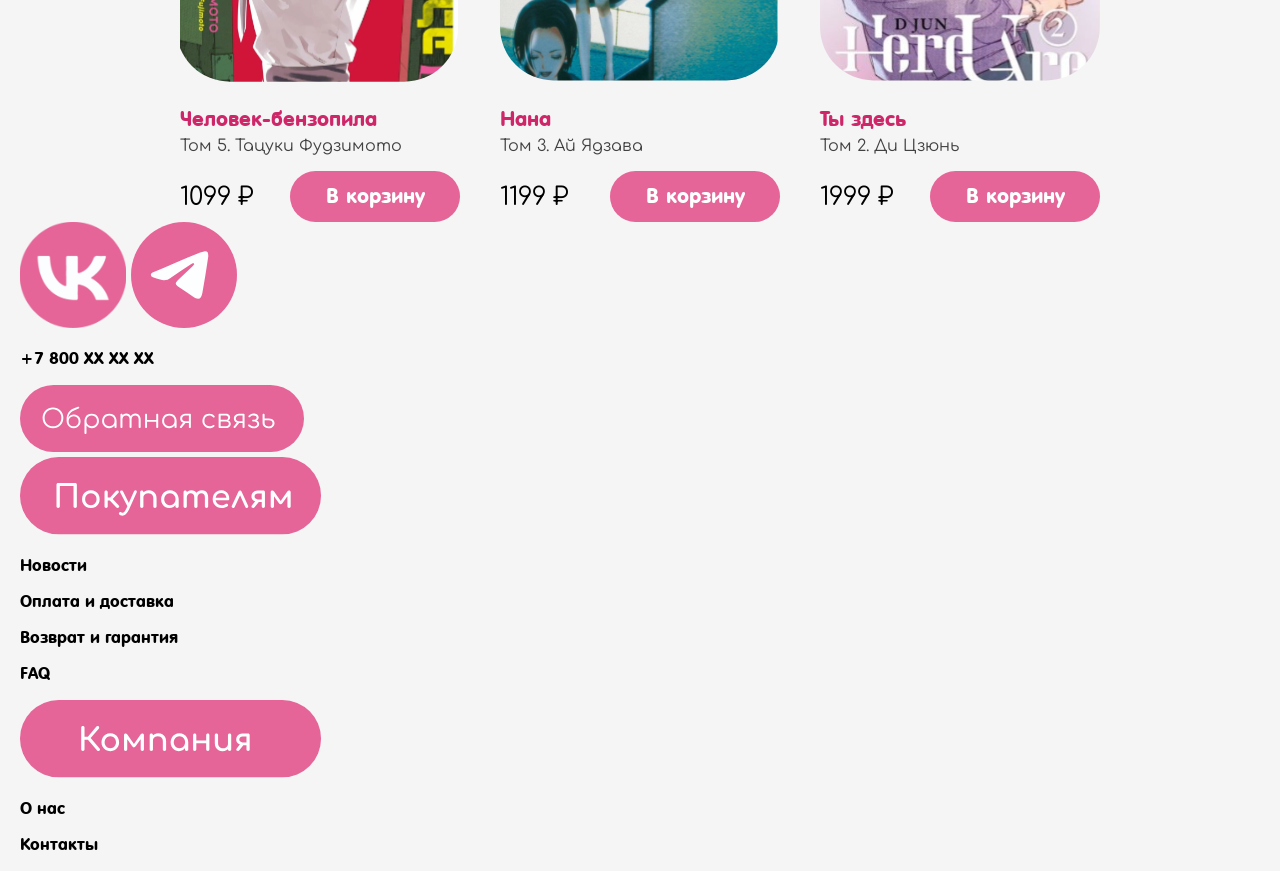
==== commit 60bfee5d: "Update index.html" ====
--- a/index.html
+++ b/index.html
@@ -155,14 +155,14 @@
         <p>Новости</p>
         <p>Оплата и доставка</p>
         <p>Возврат и гарантия</p>
-        <a href="2page.html#question">FAQ</a>
+        <p>FAQ</p>
       </div>
   </div>
 
   <div class="company">
     <img src="компания.svg">
-    <a href="2page.html">О нас</a>
-    <a href="kontact.html">Контакты</a>
+    <p>О нас</p>
+    <p>Контакты</p>
   </div>
 </footer>
 
--- a/CSS/style.css
+++ b/CSS/style.css
@@ -234,72 +234,30 @@
   font-size: 20px
 }
 
-.footer {
-  display: flex;
-  justify-content: column;
-  width: 94%;
-  gap: 150px;
-  height: 300px;
-  padding: 15px 30px;
-  border-radius: 77px;
-  margin-left: 13px;;
-  margin-top: 50px;
-  transform: scale(0.75);
-  background: rgba(245, 170, 203, 1);
-  color: rgba(65, 65, 65, 1);
-  font-family: 'Comfortaa';
-  font-size: 24px;
-}
-.public {
-  display: flex;
-  justify-content: space-between;
-  width: 185px;
-  height: 120px;
-
-}
-.public img {
-  width: 80px;
-  height: 80px;
-  cursor: pointer;
-}
-
-.social {
-  display: flex;
-  flex-direction: column;
-  justify-content: space-between;
-  margin-top: 20px;
-  margin-left: 60px;
-  height: 240px;
-  color: white;
-  font-family: 'a_FuturaRound';
-}
-
-.company {
-  margin-top: 20px;
-  width: 150px;
-}
-
-.company img {
-  width: 250px;
-}
-
-.customers {
-  margin-top: 20px;
-  width: 350px;
-}
-
-.customers img {
-  width: 250px;
-}
-
-.company p{
-  padding-left: 13%;
-  margin: 7px 0;         
-  line-height: 1.5;
-}
-
-.customers p{
-  padding-left: 8%;
-  margin: 7px 0;             
-  line-height: 1.5;            
-}
+<footer class="footer">
+  <div class="social">
+    <div class="public">
+      <img src="вк.svg">
+      <img src="телеграм.svg">
+    </div>
+    <p>+7 800 XX XX XX</p>
+    <img src="обратная связь.svg">
+  </div>
+
+  <div class="customers">
+    <img src="покупателям.svg">
+      <div class="news">
+        <p>Новости</p>
+        <p>Оплата и доставка</p>
+        <p>Возврат и гарантия</p>
+        <p>FAQ</p>
+      </div>
+  </div>
+
+  <div class="company">
+    <img src="компания.svg">
+    <p>О нас</p>
+    <p>Контакты</p>
+  </div>
+</footer>
+
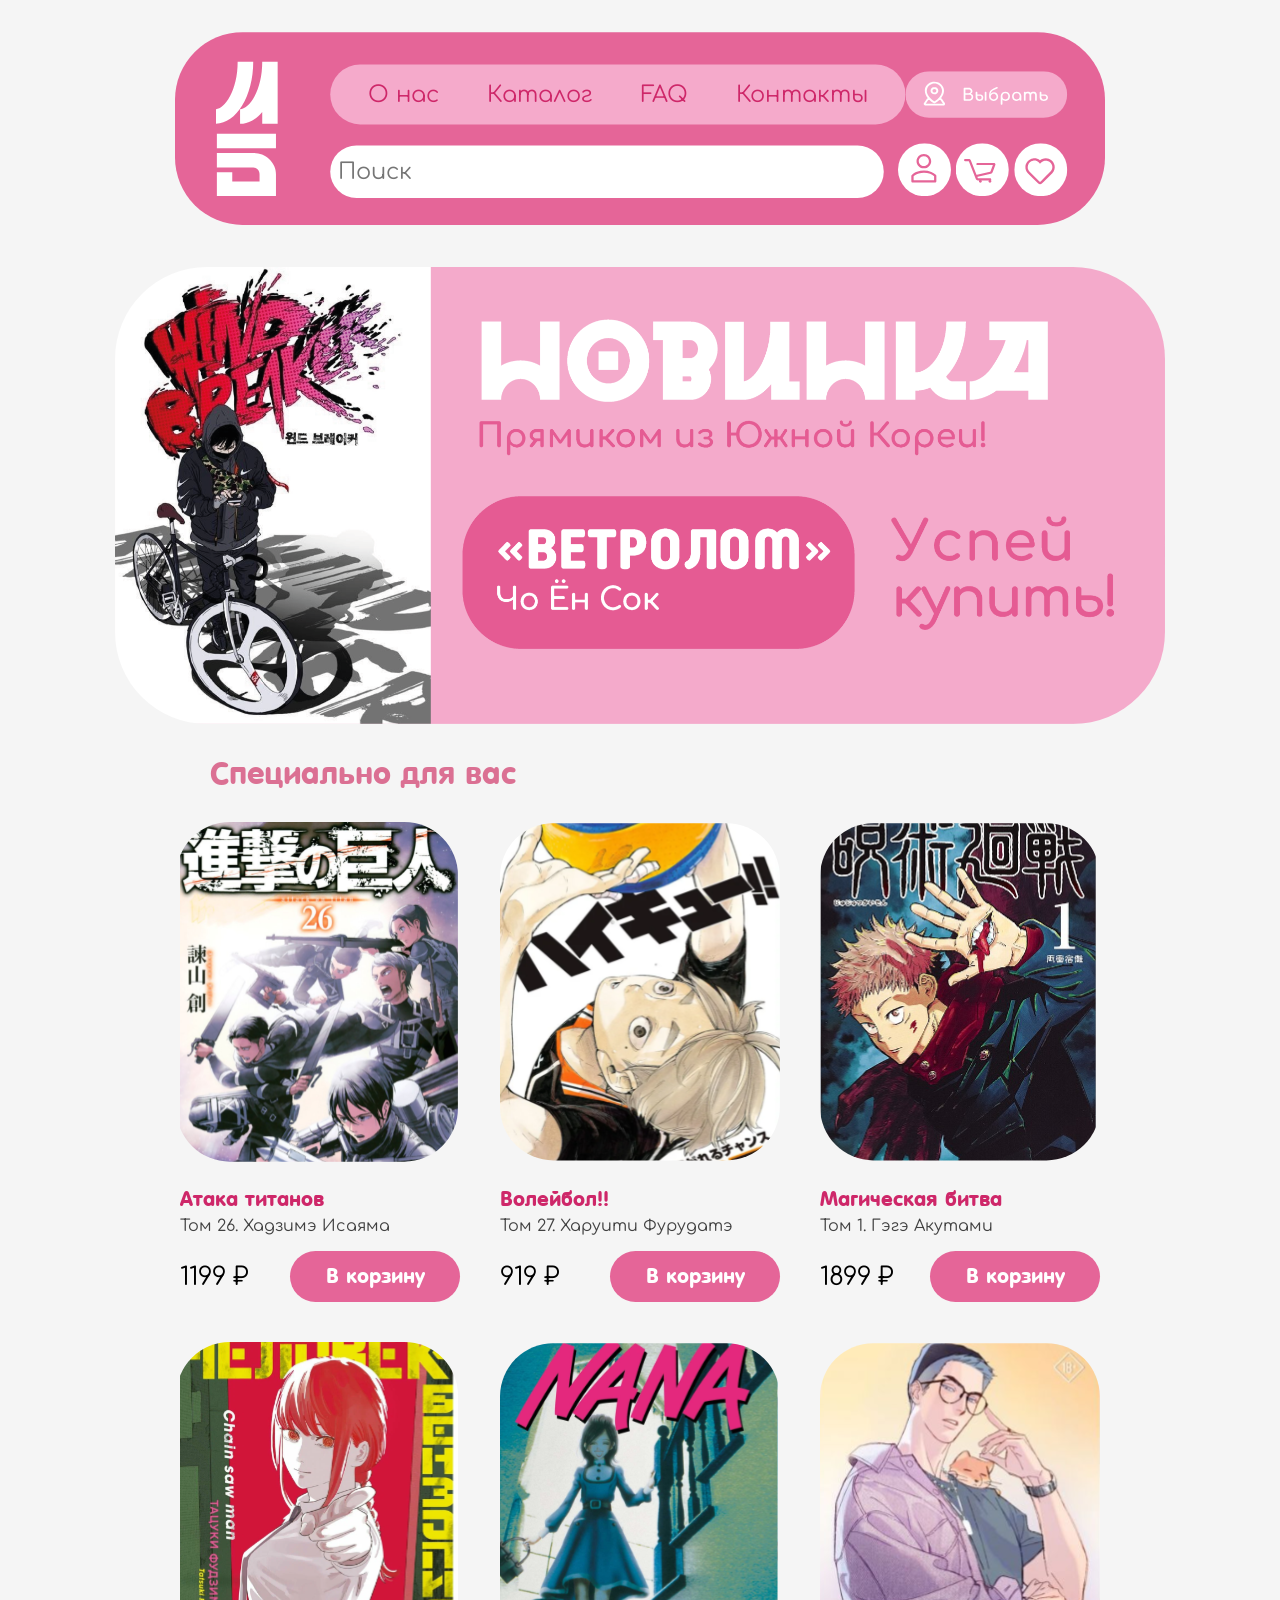
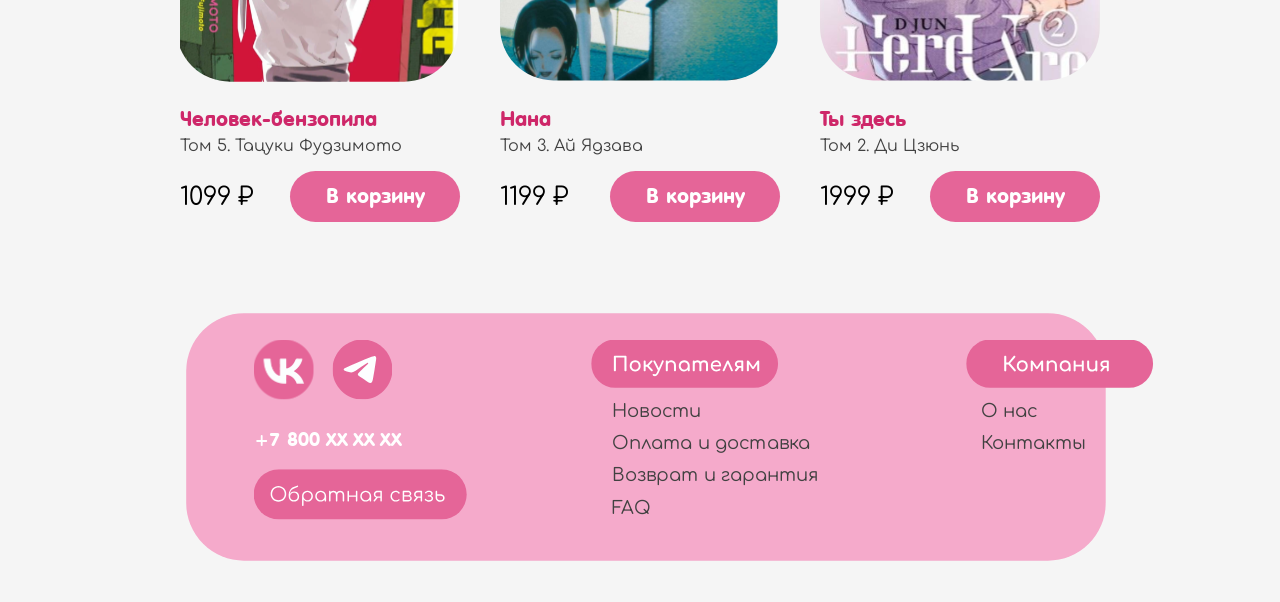
==== commit 02b00c95: "Update index.html" ====
--- a/index.html
+++ b/index.html
@@ -31,7 +31,7 @@
         <input type="text" placeholder="Поиск">
         <div class="icons">
           <a href= "profile.html"><img src="профиль.svg"></a> 
-          <a href= "корзина.html"><img src="Корзина.svg"></a>
+          <a href= "korzina.html"><img src="Корзина.svg"></a>
           <a href="3page.htm"><img src="избранное.svg"></a>
         </div>
       </div>
--- a/CSS/style.css
+++ b/CSS/style.css
@@ -234,30 +234,72 @@
   font-size: 20px
 }
 
-<footer class="footer">
-  <div class="social">
-    <div class="public">
-      <img src="вк.svg">
-      <img src="телеграм.svg">
-    </div>
-    <p>+7 800 XX XX XX</p>
-    <img src="обратная связь.svg">
-  </div>
-
-  <div class="customers">
-    <img src="покупателям.svg">
-      <div class="news">
-        <p>Новости</p>
-        <p>Оплата и доставка</p>
-        <p>Возврат и гарантия</p>
-        <p>FAQ</p>
-      </div>
-  </div>
-
-  <div class="company">
-    <img src="компания.svg">
-    <p>О нас</p>
-    <p>Контакты</p>
-  </div>
-</footer>
-
+.footer {
+  display: flex;
+  justify-content: column;
+  width: 94%;
+  gap: 150px;
+  height: 300px;
+  padding: 15px 30px;
+  border-radius: 77px;
+  margin-left: 13px;
+  margin-top: 50px;
+  transform: scale(0.75);
+  background: rgba(245, 170, 203, 1);
+  color: rgba(65, 65, 65, 1);
+  font-family: 'Comfortaa';
+  font-size: 24px;
+}
+.public {
+  display: flex;
+  justify-content: space-between;
+  width: 185px;
+  height: 120px;
+
+}
+.public img {
+  width: 80px;
+  height: 80px;
+  cursor: pointer;
+}
+
+.social {
+  display: flex;
+  flex-direction: column;
+  justify-content: space-between;
+  margin-top: 20px;
+  margin-left: 60px;
+  height: 240px;
+  color: white;
+  font-family: 'a_FuturaRound';
+}
+
+.company {
+  margin-top: 20px;
+  width: 150px;
+}
+
+.company img {
+  width: 250px;
+}
+
+.customers {
+  margin-top: 20px;
+  width: 350px;
+}
+
+.customers img {
+  width: 250px;
+}
+
+.company p{
+  padding-left: 13%;
+  margin: 7px 0;         
+  line-height: 1.5;
+}
+
+.customers p{
+  padding-left: 8%;
+  margin: 7px 0;             
+  line-height: 1.5;            
+}
